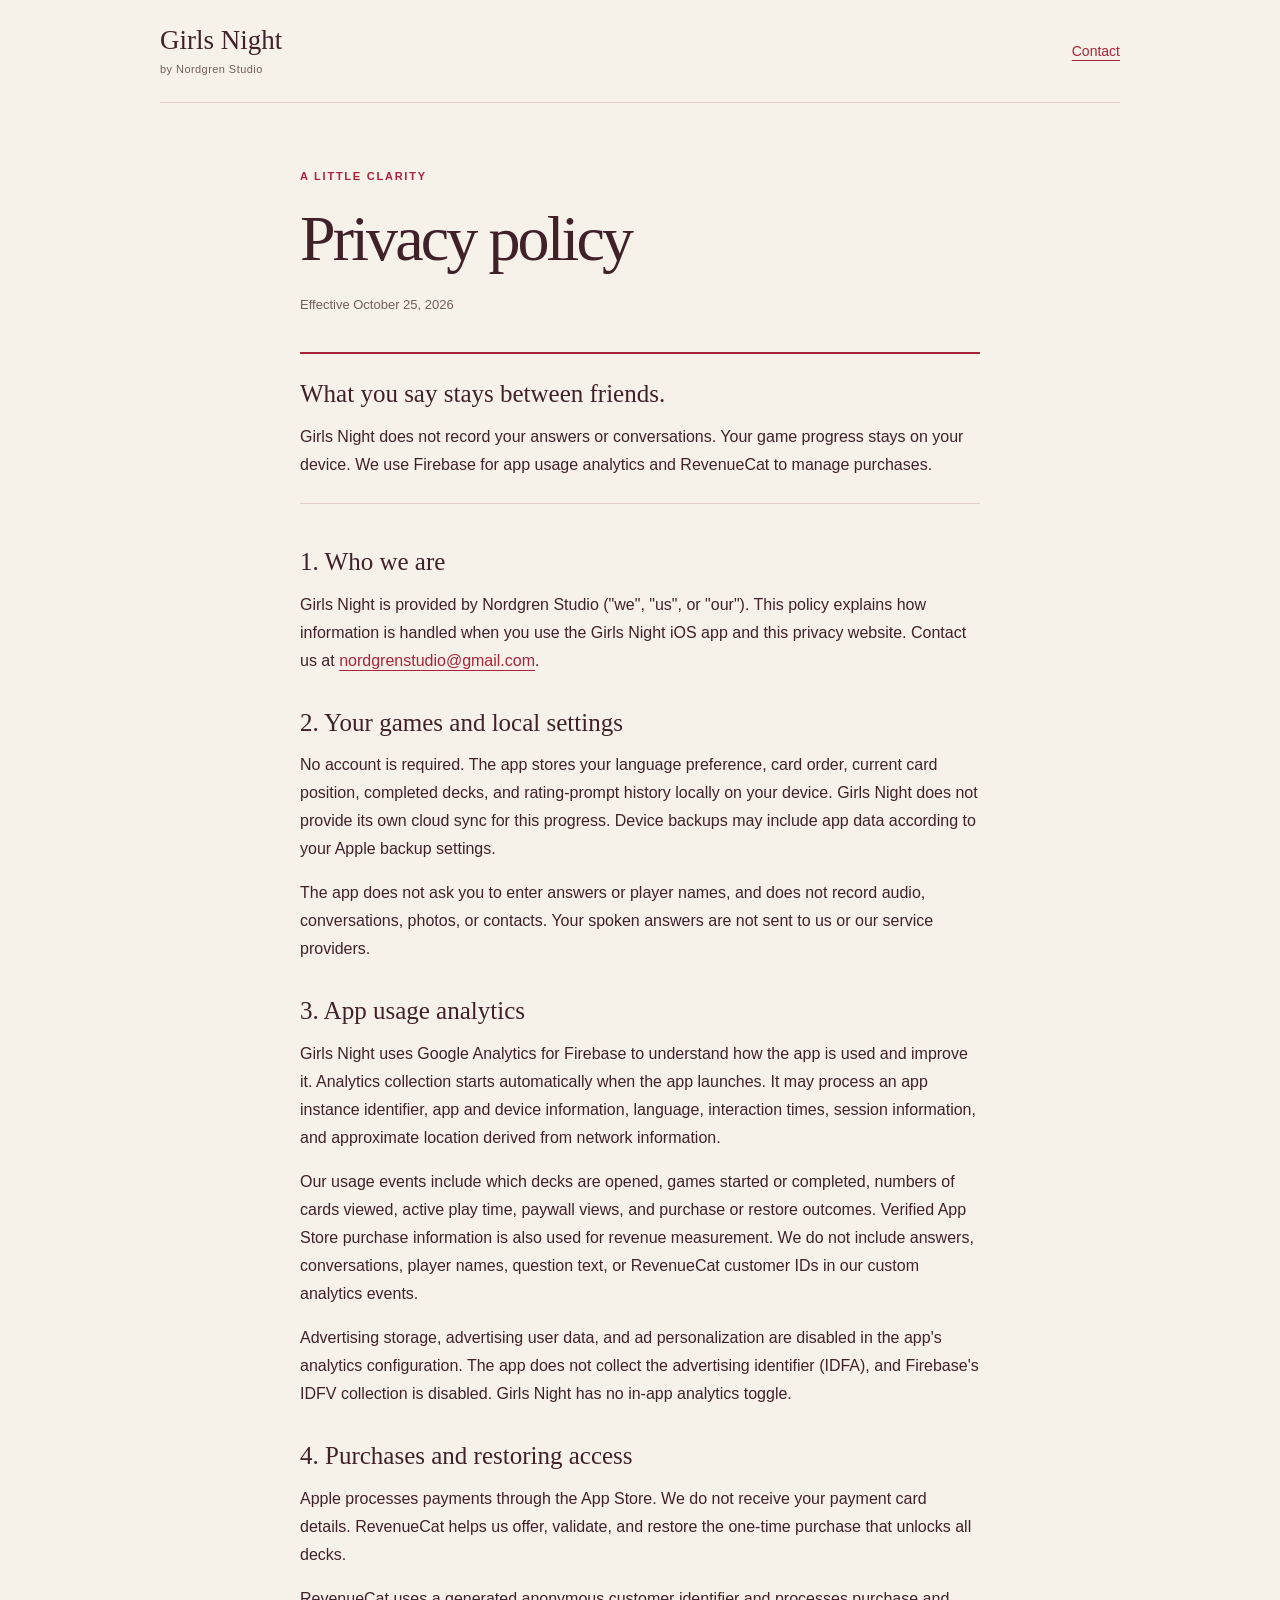
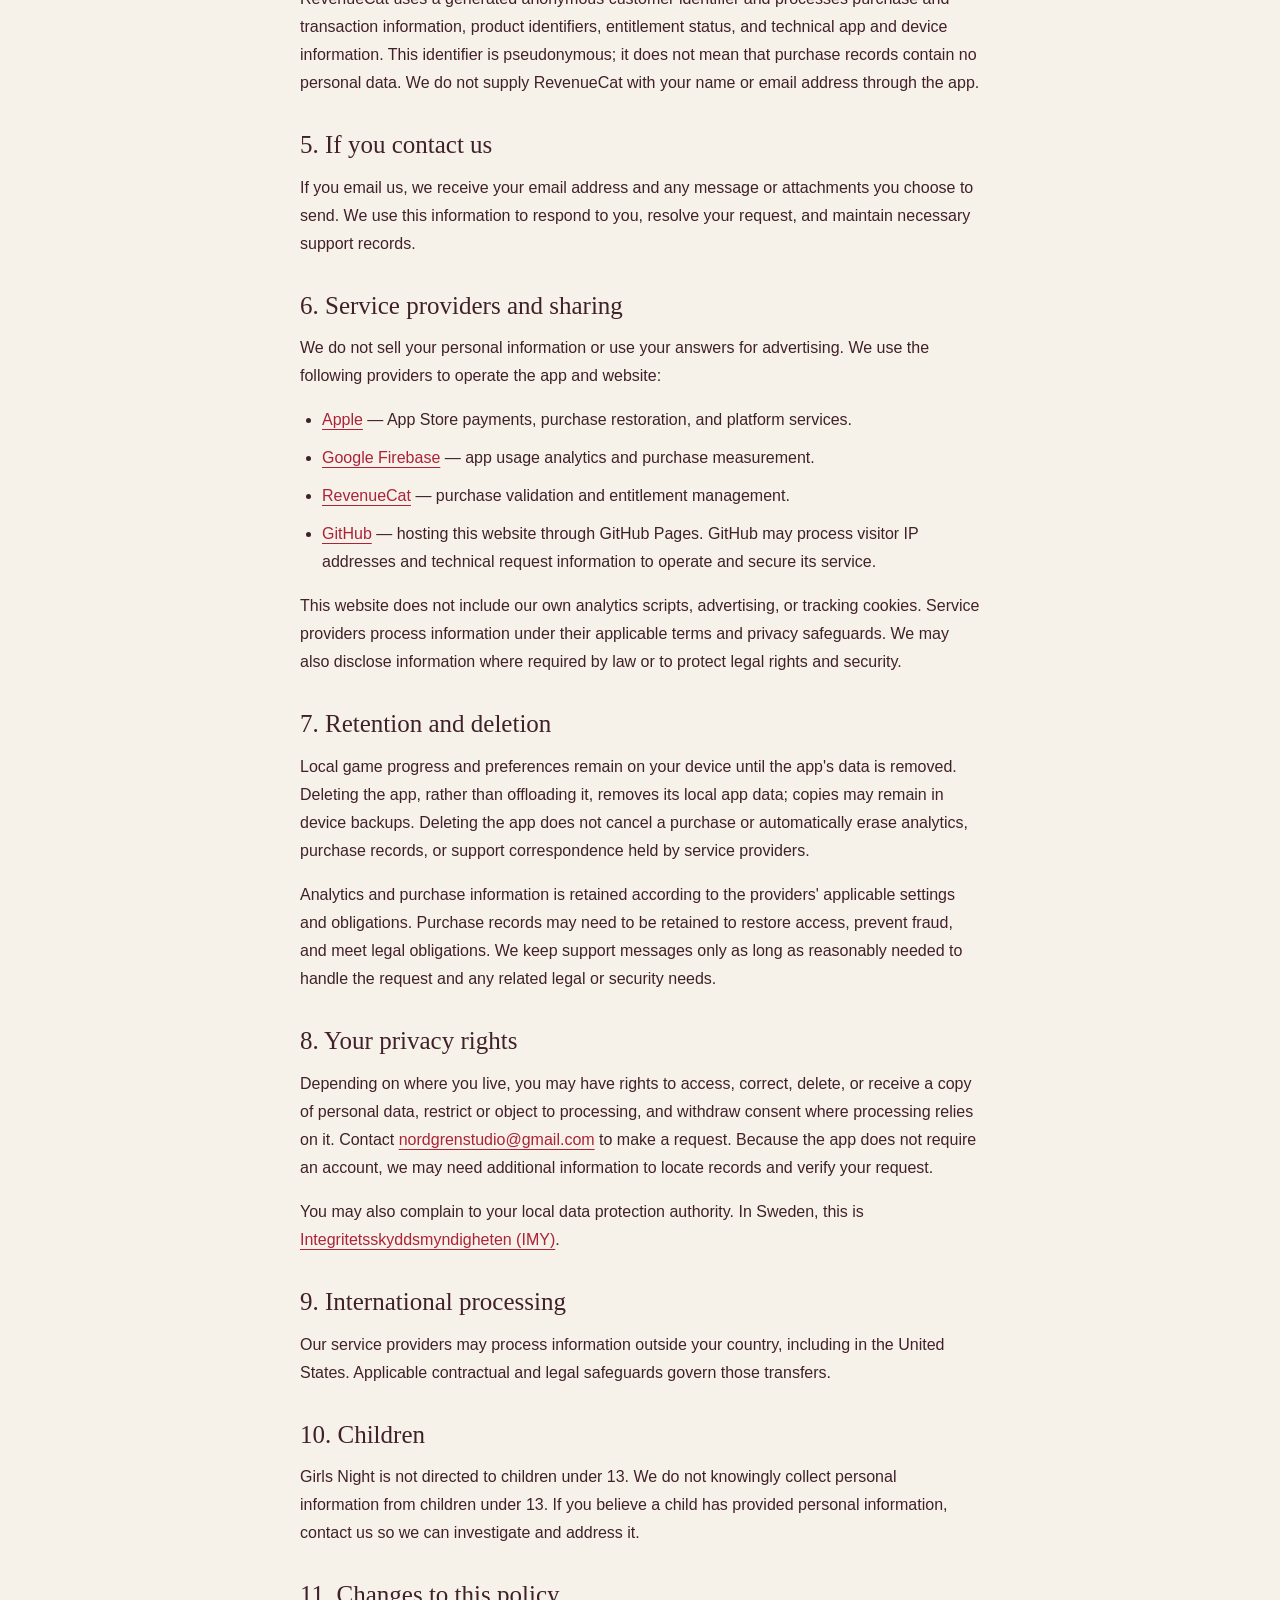
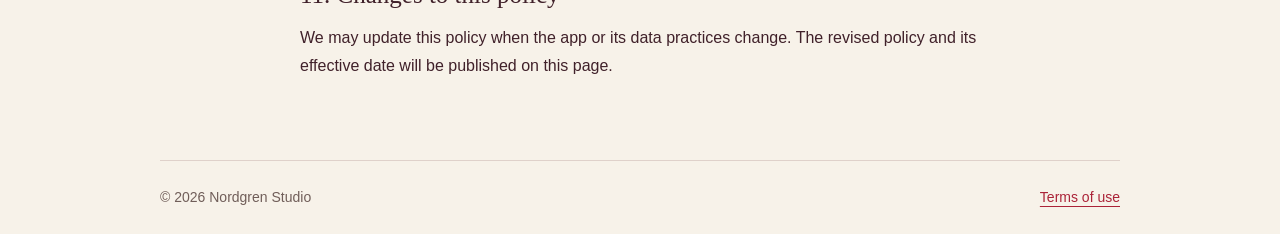
==== privacy/index.html @ 76dcf248 "Publish Girls Night privacy and contact pages" ====
<!doctype html>
<html lang="en">
<head>
  <meta charset="utf-8">
  <meta name="viewport" content="width=device-width, initial-scale=1">
  <meta name="description" content="How Girls Night by Nordgren Studio handles local progress, analytics, and purchases.">
  <meta name="theme-color" content="#f7f2e9">
  <title>Privacy policy · Girls Night</title>
  <link rel="stylesheet" href="../styles.css">
</head>
<body>
  <header class="site-header">
    <a class="brand" href="../">Girls Night<span>by Nordgren Studio</span></a>
    <a href="mailto:nordgrenstudio@gmail.com">Contact</a>
  </header>
  <main id="main">
    <p class="eyebrow">A little clarity</p>
    <h1>Privacy policy</h1>
    <p class="updated">Effective October 25, 2026</p>
    <aside class="summary" aria-label="Policy summary">
      <p>What you say stays between friends.</p>
      <p>Girls Night does not record your answers or conversations. Your game progress stays on your device. We use Firebase for app usage analytics and RevenueCat to manage purchases.</p>
    </aside>
    <article>
      <section>
        <h2>1. Who we are</h2>
        <p>Girls Night is provided by Nordgren Studio ("we", "us", or "our"). This policy explains how information is handled when you use the Girls Night iOS app and this privacy website. Contact us at <a href="mailto:nordgrenstudio@gmail.com">nordgrenstudio@gmail.com</a>.</p>
      </section>
      <section>
        <h2>2. Your games and local settings</h2>
        <p>No account is required. The app stores your language preference, card order, current card position, completed decks, and rating-prompt history locally on your device. Girls Night does not provide its own cloud sync for this progress. Device backups may include app data according to your Apple backup settings.</p>
        <p>The app does not ask you to enter answers or player names, and does not record audio, conversations, photos, or contacts. Your spoken answers are not sent to us or our service providers.</p>
      </section>
      <section>
        <h2>3. App usage analytics</h2>
        <p>Girls Night uses Google Analytics for Firebase to understand how the app is used and improve it. Analytics collection starts automatically when the app launches. It may process an app instance identifier, app and device information, language, interaction times, session information, and approximate location derived from network information.</p>
        <p>Our usage events include which decks are opened, games started or completed, numbers of cards viewed, active play time, paywall views, and purchase or restore outcomes. Verified App Store purchase information is also used for revenue measurement. We do not include answers, conversations, player names, question text, or RevenueCat customer IDs in our custom analytics events.</p>
        <p>Advertising storage, advertising user data, and ad personalization are disabled in the app's analytics configuration. The app does not collect the advertising identifier (IDFA), and Firebase's IDFV collection is disabled. Girls Night has no in-app analytics toggle.</p>
      </section>
      <section>
        <h2>4. Purchases and restoring access</h2>
        <p>Apple processes payments through the App Store. We do not receive your payment card details. RevenueCat helps us offer, validate, and restore the one-time purchase that unlocks all decks.</p>
        <p>RevenueCat uses a generated anonymous customer identifier and processes purchase and transaction information, product identifiers, entitlement status, and technical app and device information. This identifier is pseudonymous; it does not mean that purchase records contain no personal data. We do not supply RevenueCat with your name or email address through the app.</p>
      </section>
      <section>
        <h2>5. If you contact us</h2>
        <p>If you email us, we receive your email address and any message or attachments you choose to send. We use this information to respond to you, resolve your request, and maintain necessary support records.</p>
      </section>
      <section>
        <h2>6. Service providers and sharing</h2>
        <p>We do not sell your personal information or use your answers for advertising. We use the following providers to operate the app and website:</p>
        <ul>
          <li><a href="https://www.apple.com/legal/privacy/">Apple</a> — App Store payments, purchase restoration, and platform services.</li>
          <li><a href="https://firebase.google.com/support/privacy">Google Firebase</a> — app usage analytics and purchase measurement.</li>
          <li><a href="https://www.revenuecat.com/privacy/">RevenueCat</a> — purchase validation and entitlement management.</li>
          <li><a href="https://docs.github.com/en/site-policy/privacy-policies/github-general-privacy-statement">GitHub</a> — hosting this website through GitHub Pages. GitHub may process visitor IP addresses and technical request information to operate and secure its service.</li>
        </ul>
        <p>This website does not include our own analytics scripts, advertising, or tracking cookies. Service providers process information under their applicable terms and privacy safeguards. We may also disclose information where required by law or to protect legal rights and security.</p>
      </section>
      <section>
        <h2>7. Retention and deletion</h2>
        <p>Local game progress and preferences remain on your device until the app's data is removed. Deleting the app, rather than offloading it, removes its local app data; copies may remain in device backups. Deleting the app does not cancel a purchase or automatically erase analytics, purchase records, or support correspondence held by service providers.</p>
        <p>Analytics and purchase information is retained according to the providers' applicable settings and obligations. Purchase records may need to be retained to restore access, prevent fraud, and meet legal obligations. We keep support messages only as long as reasonably needed to handle the request and any related legal or security needs.</p>
      </section>
      <section>
        <h2>8. Your privacy rights</h2>
        <p>Depending on where you live, you may have rights to access, correct, delete, or receive a copy of personal data, restrict or object to processing, and withdraw consent where processing relies on it. Contact <a href="mailto:nordgrenstudio@gmail.com">nordgrenstudio@gmail.com</a> to make a request. Because the app does not require an account, we may need additional information to locate records and verify your request.</p>
        <p>You may also complain to your local data protection authority. In Sweden, this is <a href="https://www.imy.se/en/">Integritetsskyddsmyndigheten (IMY)</a>.</p>
      </section>
      <section>
        <h2>9. International processing</h2>
        <p>Our service providers may process information outside your country, including in the United States. Applicable contractual and legal safeguards govern those transfers.</p>
      </section>
      <section>
        <h2>10. Children</h2>
        <p>Girls Night is not directed to children under 13. We do not knowingly collect personal information from children under 13. If you believe a child has provided personal information, contact us so we can investigate and address it.</p>
      </section>
      <section>
        <h2>11. Changes to this policy</h2>
        <p>We may update this policy when the app or its data practices change. The revised policy and its effective date will be published on this page.</p>
      </section>
    </article>
  </main>
  <footer>
    <span>© 2026 Nordgren Studio</span>
    <a href="https://www.apple.com/legal/internet-services/itunes/dev/stdeula/">Terms of use</a>
  </footer>
</body>
</html>
---- styles.css ----
:root {
  color-scheme: light;
  --paper: #f7f2e9;
  --ink: #40212a;
  --muted: #705e59;
  --red: #ab2338;
  --line: #dfd1ca;
  font-family: -apple-system, BlinkMacSystemFont, "Segoe UI", sans-serif;
  color: var(--ink);
  background: var(--paper);
  font-synthesis: none;
}
* { box-sizing: border-box; }
body { margin: 0; line-height: 1.75; }
a { color: var(--red); text-underline-offset: 4px; }
a:hover { text-decoration-thickness: 2px; }
a:focus-visible { outline: 2px solid var(--red); outline-offset: 5px; border-radius: 2px; }
.site-header, footer {
  width: min(960px, calc(100% - 48px));
  margin: auto;
  display: flex;
  align-items: center;
  justify-content: space-between;
  gap: 24px;
  padding: 24px 0;
}
.site-header { border-bottom: 1px solid var(--line); }
.site-header > a:last-child, footer { font-size: 14px; }
.brand { color: var(--ink); font-family: Georgia, "Times New Roman", serif; font-size: 27px; line-height: 1.2; text-decoration: none; }
.brand span { display: block; margin-top: 6px; font: 11px/1.4 -apple-system, BlinkMacSystemFont, "Segoe UI", sans-serif; color: var(--muted); letter-spacing: .04em; }
main { width: min(680px, calc(100% - 48px)); margin: 64px auto 80px; }
.eyebrow { text-transform: uppercase; letter-spacing: .16em; color: var(--red); font-size: 11px; font-weight: 700; margin-bottom: 16px; }
h1, h2 { font-family: Georgia, "Times New Roman", serif; font-weight: 400; line-height: 1.15; }
h1 { font-size: clamp(42px, 8vw, 64px); letter-spacing: -.045em; margin: 0 0 18px; }
.updated { color: var(--muted); font-size: 13px; }
.summary { border-top: 2px solid var(--red); border-bottom: 1px solid var(--line); padding: 24px 0; margin: 36px 0 44px; }
.summary p:first-child { font-family: Georgia, "Times New Roman", serif; font-size: 25px; line-height: 1.3; margin: 0 0 12px; }
.summary p:last-child { margin: 0; }
section { margin-top: 34px; }
h2 { font-size: 25px; margin-bottom: 14px; }
p, li { font-size: 16px; }
p { margin: 0 0 16px; }
ul { padding-left: 22px; }
li + li { margin-top: 10px; }
footer { border-top: 1px solid var(--line); color: var(--muted); }
@media (max-width: 480px) {
  main { margin-top: 40px; }
  .site-header, footer, main { width: calc(100% - 40px); }
  footer { align-items: flex-start; flex-direction: column; gap: 8px; }
}
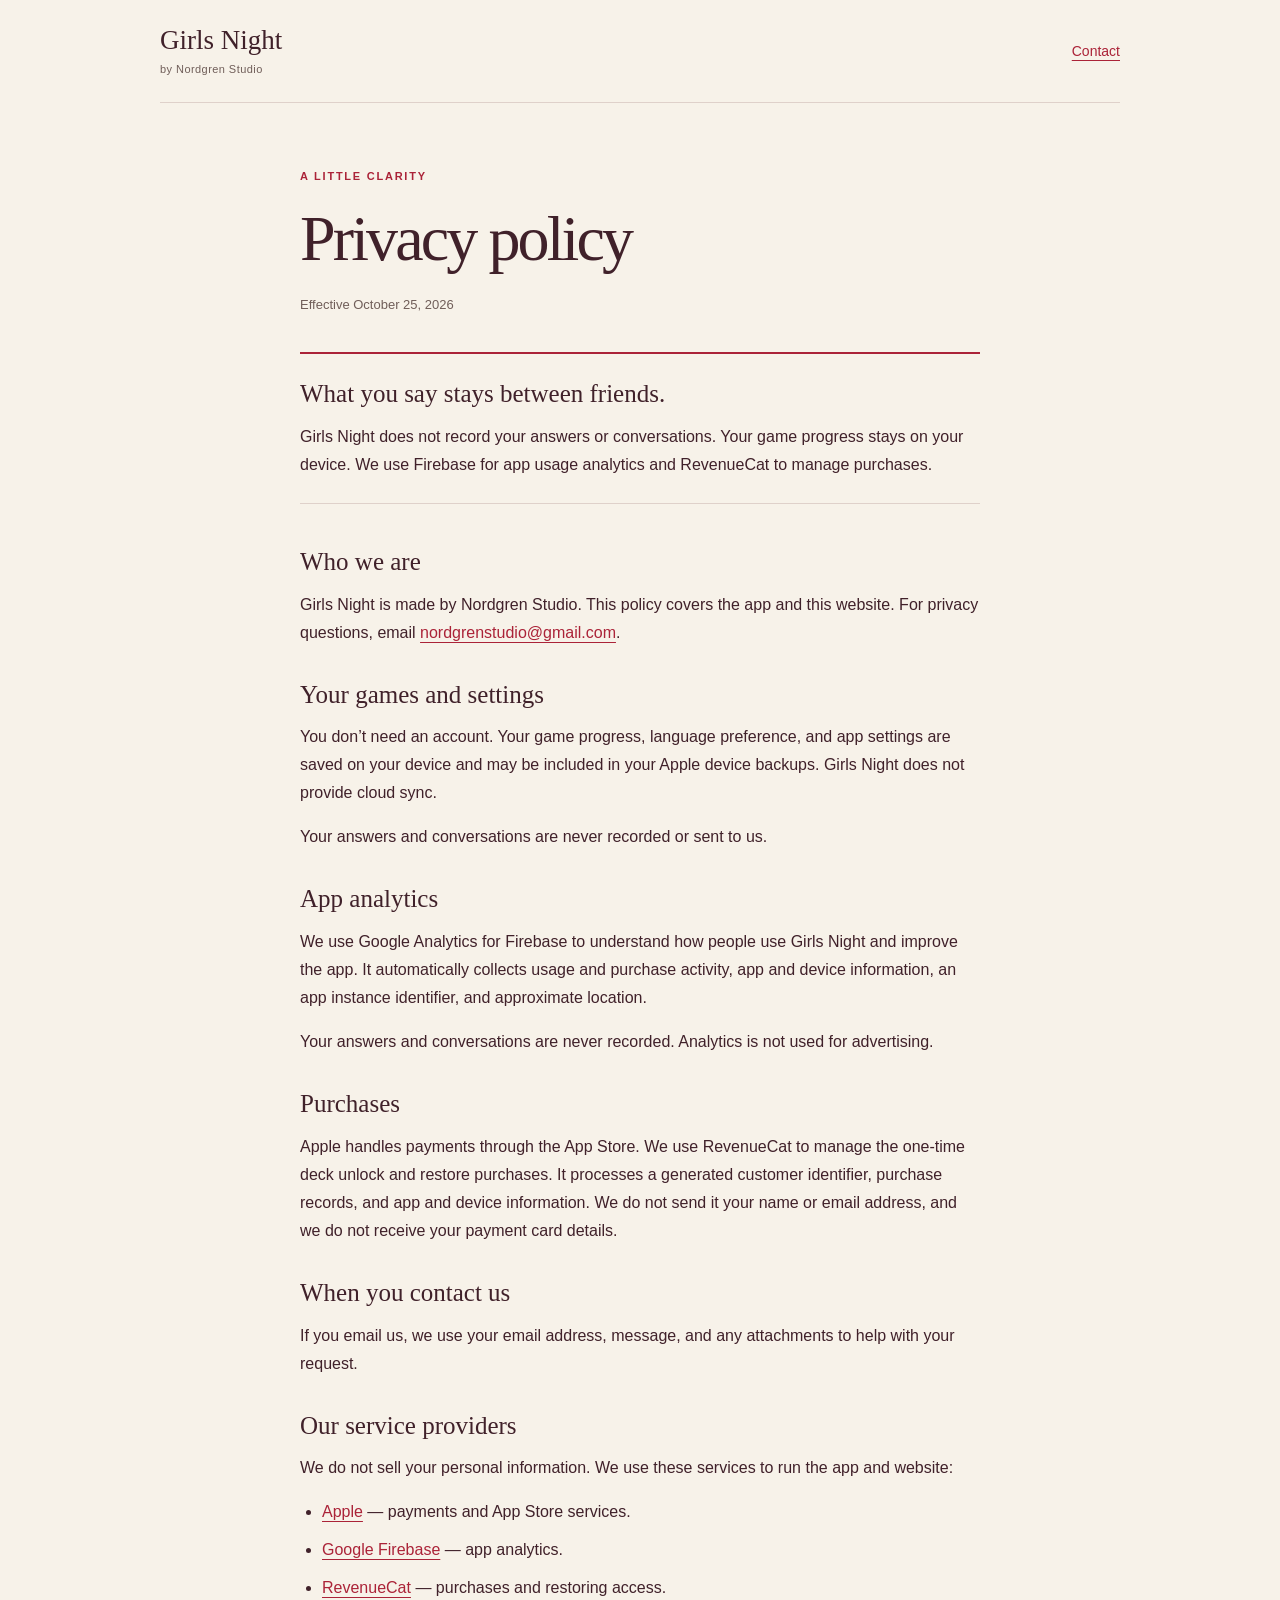
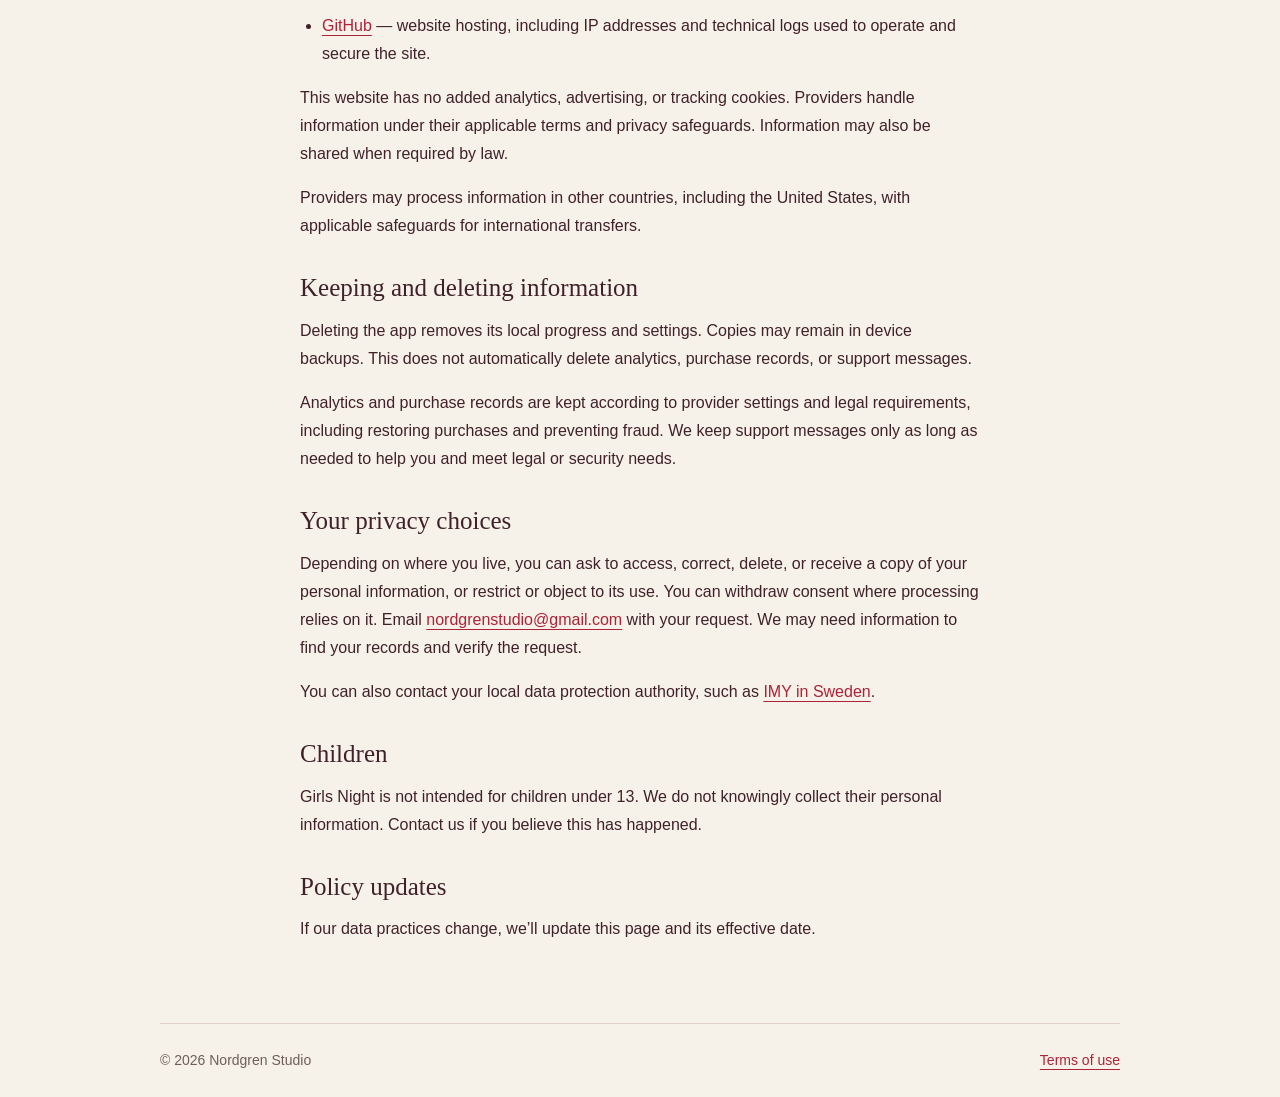
==== commit 13586621: "Simplify privacy policy language across all sections" ====
--- a/privacy/index.html
+++ b/privacy/index.html
@@ -23,61 +23,56 @@
     </aside>
     <article>
       <section>
-        <h2>1. Who we are</h2>
-        <p>Girls Night is provided by Nordgren Studio ("we", "us", or "our"). This policy explains how information is handled when you use the Girls Night iOS app and this privacy website. Contact us at <a href="mailto:nordgrenstudio@gmail.com">nordgrenstudio@gmail.com</a>.</p>
+        <h2>Who we are</h2>
+        <p>Girls Night is made by Nordgren Studio. This policy covers the app and this website. For privacy questions, email <a href="mailto:nordgrenstudio@gmail.com">nordgrenstudio@gmail.com</a>.</p>
       </section>
       <section>
-        <h2>2. Your games and local settings</h2>
-        <p>No account is required. The app stores your language preference, card order, current card position, completed decks, and rating-prompt history locally on your device. Girls Night does not provide its own cloud sync for this progress. Device backups may include app data according to your Apple backup settings.</p>
-        <p>The app does not ask you to enter answers or player names, and does not record audio, conversations, photos, or contacts. Your spoken answers are not sent to us or our service providers.</p>
+        <h2>Your games and settings</h2>
+        <p>You don’t need an account. Your game progress, language preference, and app settings are saved on your device and may be included in your Apple device backups. Girls Night does not provide cloud sync.</p>
+        <p>Your answers and conversations are never recorded or sent to us.</p>
       </section>
       <section>
-        <h2>3. App usage analytics</h2>
-        <p>Girls Night uses Google Analytics for Firebase to understand how the app is used and improve it. Analytics collection starts automatically when the app launches. It may process an app instance identifier, app and device information, language, interaction times, session information, and approximate location derived from network information.</p>
-        <p>Our usage events include which decks are opened, games started or completed, numbers of cards viewed, active play time, paywall views, and purchase or restore outcomes. Verified App Store purchase information is also used for revenue measurement. We do not include answers, conversations, player names, question text, or RevenueCat customer IDs in our custom analytics events.</p>
-        <p>Advertising storage, advertising user data, and ad personalization are disabled in the app's analytics configuration. The app does not collect the advertising identifier (IDFA), and Firebase's IDFV collection is disabled. Girls Night has no in-app analytics toggle.</p>
+        <h2>App analytics</h2>
+        <p>We use Google Analytics for Firebase to understand how people use Girls Night and improve the app. It automatically collects usage and purchase activity, app and device information, an app instance identifier, and approximate location.</p>
+        <p>Your answers and conversations are never recorded. Analytics is not used for advertising.</p>
       </section>
       <section>
-        <h2>4. Purchases and restoring access</h2>
-        <p>Apple processes payments through the App Store. We do not receive your payment card details. RevenueCat helps us offer, validate, and restore the one-time purchase that unlocks all decks.</p>
-        <p>RevenueCat uses a generated anonymous customer identifier and processes purchase and transaction information, product identifiers, entitlement status, and technical app and device information. This identifier is pseudonymous; it does not mean that purchase records contain no personal data. We do not supply RevenueCat with your name or email address through the app.</p>
+        <h2>Purchases</h2>
+        <p>Apple handles payments through the App Store. We use RevenueCat to manage the one-time deck unlock and restore purchases. It processes a generated customer identifier, purchase records, and app and device information. We do not send it your name or email address, and we do not receive your payment card details.</p>
       </section>
       <section>
-        <h2>5. If you contact us</h2>
-        <p>If you email us, we receive your email address and any message or attachments you choose to send. We use this information to respond to you, resolve your request, and maintain necessary support records.</p>
+        <h2>When you contact us</h2>
+        <p>If you email us, we use your email address, message, and any attachments to help with your request.</p>
       </section>
       <section>
-        <h2>6. Service providers and sharing</h2>
-        <p>We do not sell your personal information or use your answers for advertising. We use the following providers to operate the app and website:</p>
+        <h2>Our service providers</h2>
+        <p>We do not sell your personal information. We use these services to run the app and website:</p>
         <ul>
-          <li><a href="https://www.apple.com/legal/privacy/">Apple</a> — App Store payments, purchase restoration, and platform services.</li>
-          <li><a href="https://firebase.google.com/support/privacy">Google Firebase</a> — app usage analytics and purchase measurement.</li>
-          <li><a href="https://www.revenuecat.com/privacy/">RevenueCat</a> — purchase validation and entitlement management.</li>
-          <li><a href="https://docs.github.com/en/site-policy/privacy-policies/github-general-privacy-statement">GitHub</a> — hosting this website through GitHub Pages. GitHub may process visitor IP addresses and technical request information to operate and secure its service.</li>
+          <li><a href="https://www.apple.com/legal/privacy/">Apple</a> — payments and App Store services.</li>
+          <li><a href="https://firebase.google.com/support/privacy">Google Firebase</a> — app analytics.</li>
+          <li><a href="https://www.revenuecat.com/privacy/">RevenueCat</a> — purchases and restoring access.</li>
+          <li><a href="https://docs.github.com/en/site-policy/privacy-policies/github-general-privacy-statement">GitHub</a> — website hosting, including IP addresses and technical logs used to operate and secure the site.</li>
         </ul>
-        <p>This website does not include our own analytics scripts, advertising, or tracking cookies. Service providers process information under their applicable terms and privacy safeguards. We may also disclose information where required by law or to protect legal rights and security.</p>
+        <p>This website has no added analytics, advertising, or tracking cookies. Providers handle information under their applicable terms and privacy safeguards. Information may also be shared when required by law.</p>
+        <p>Providers may process information in other countries, including the United States, with applicable safeguards for international transfers.</p>
       </section>
       <section>
-        <h2>7. Retention and deletion</h2>
-        <p>Local game progress and preferences remain on your device until the app's data is removed. Deleting the app, rather than offloading it, removes its local app data; copies may remain in device backups. Deleting the app does not cancel a purchase or automatically erase analytics, purchase records, or support correspondence held by service providers.</p>
-        <p>Analytics and purchase information is retained according to the providers' applicable settings and obligations. Purchase records may need to be retained to restore access, prevent fraud, and meet legal obligations. We keep support messages only as long as reasonably needed to handle the request and any related legal or security needs.</p>
+        <h2>Keeping and deleting information</h2>
+        <p>Deleting the app removes its local progress and settings. Copies may remain in device backups. This does not automatically delete analytics, purchase records, or support messages.</p>
+        <p>Analytics and purchase records are kept according to provider settings and legal requirements, including restoring purchases and preventing fraud. We keep support messages only as long as needed to help you and meet legal or security needs.</p>
       </section>
       <section>
-        <h2>8. Your privacy rights</h2>
-        <p>Depending on where you live, you may have rights to access, correct, delete, or receive a copy of personal data, restrict or object to processing, and withdraw consent where processing relies on it. Contact <a href="mailto:nordgrenstudio@gmail.com">nordgrenstudio@gmail.com</a> to make a request. Because the app does not require an account, we may need additional information to locate records and verify your request.</p>
-        <p>You may also complain to your local data protection authority. In Sweden, this is <a href="https://www.imy.se/en/">Integritetsskyddsmyndigheten (IMY)</a>.</p>
+        <h2>Your privacy choices</h2>
+        <p>Depending on where you live, you can ask to access, correct, delete, or receive a copy of your personal information, or restrict or object to its use. You can withdraw consent where processing relies on it. Email <a href="mailto:nordgrenstudio@gmail.com">nordgrenstudio@gmail.com</a> with your request. We may need information to find your records and verify the request.</p>
+        <p>You can also contact your local data protection authority, such as <a href="https://www.imy.se/en/">IMY in Sweden</a>.</p>
       </section>
       <section>
-        <h2>9. International processing</h2>
-        <p>Our service providers may process information outside your country, including in the United States. Applicable contractual and legal safeguards govern those transfers.</p>
+        <h2>Children</h2>
+        <p>Girls Night is not intended for children under 13. We do not knowingly collect their personal information. Contact us if you believe this has happened.</p>
       </section>
       <section>
-        <h2>10. Children</h2>
-        <p>Girls Night is not directed to children under 13. We do not knowingly collect personal information from children under 13. If you believe a child has provided personal information, contact us so we can investigate and address it.</p>
-      </section>
-      <section>
-        <h2>11. Changes to this policy</h2>
-        <p>We may update this policy when the app or its data practices change. The revised policy and its effective date will be published on this page.</p>
+        <h2>Policy updates</h2>
+        <p>If our data practices change, we’ll update this page and its effective date.</p>
       </section>
     </article>
   </main>
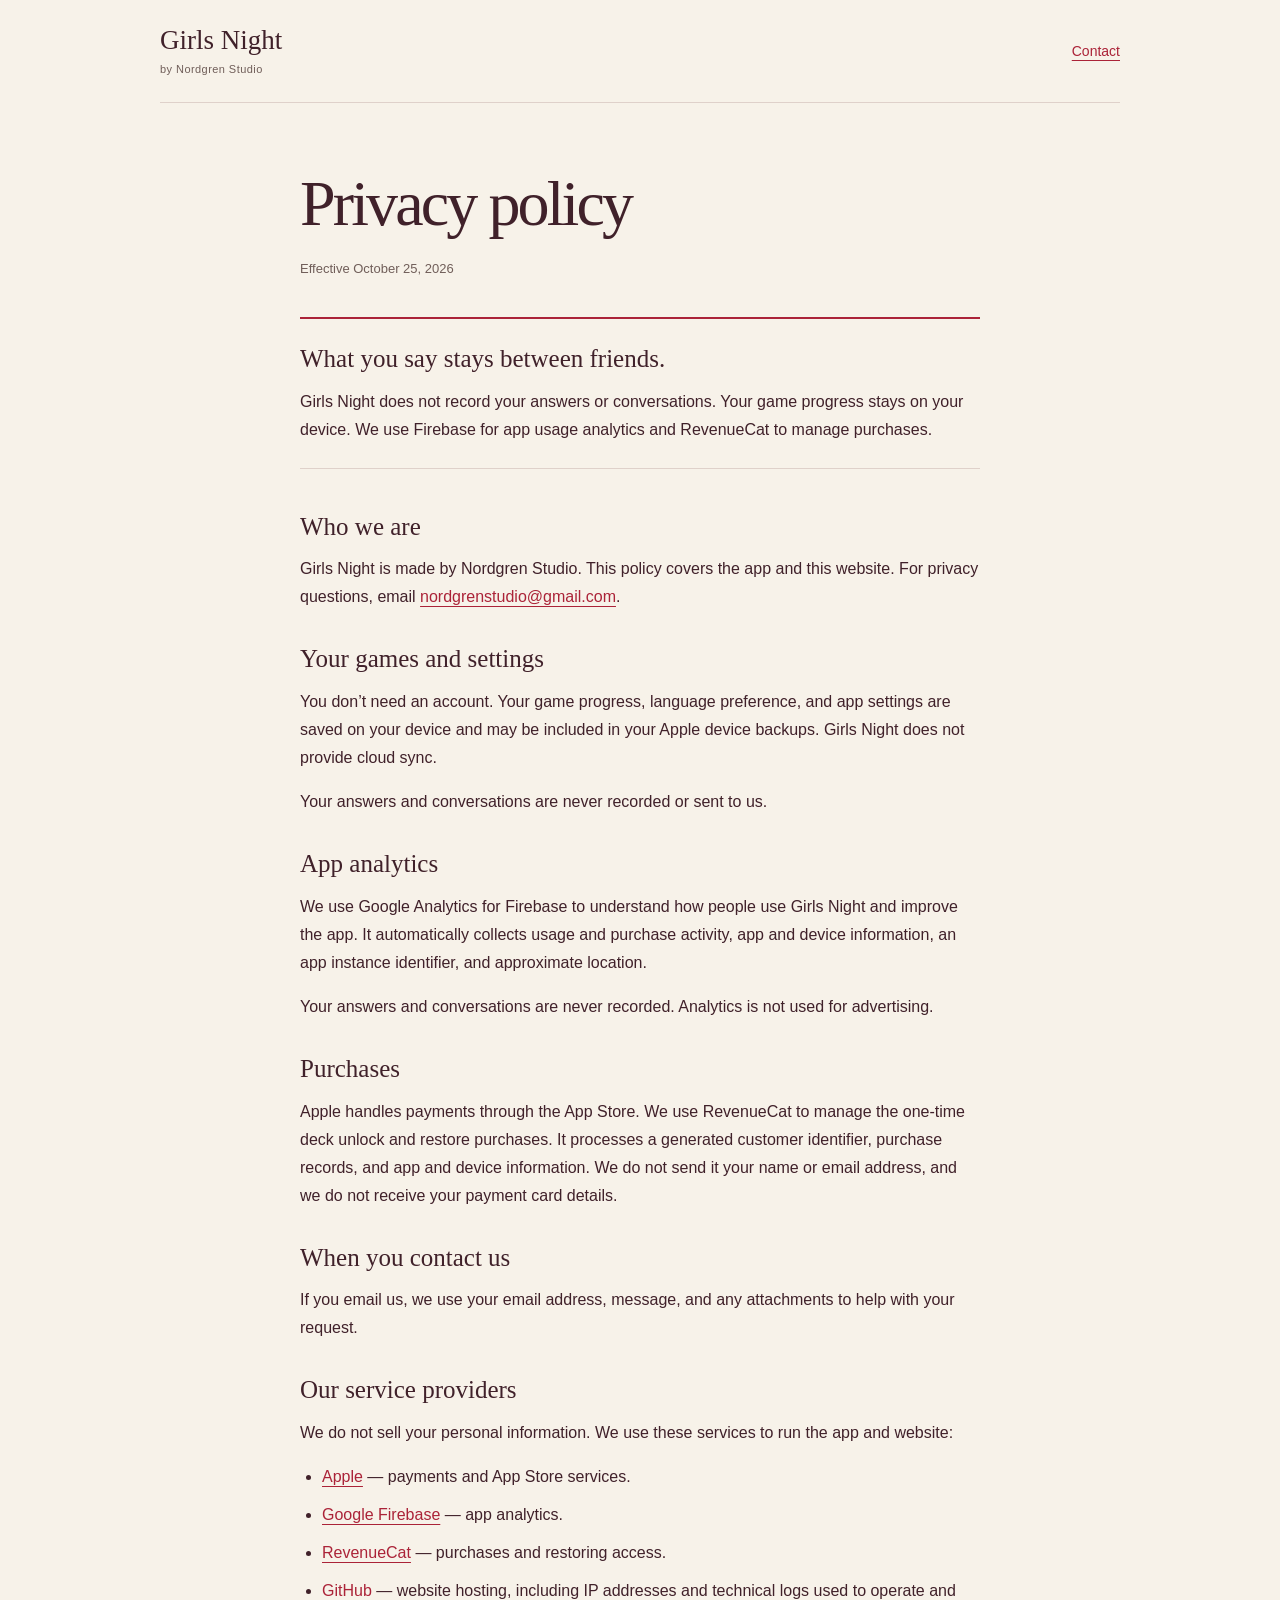
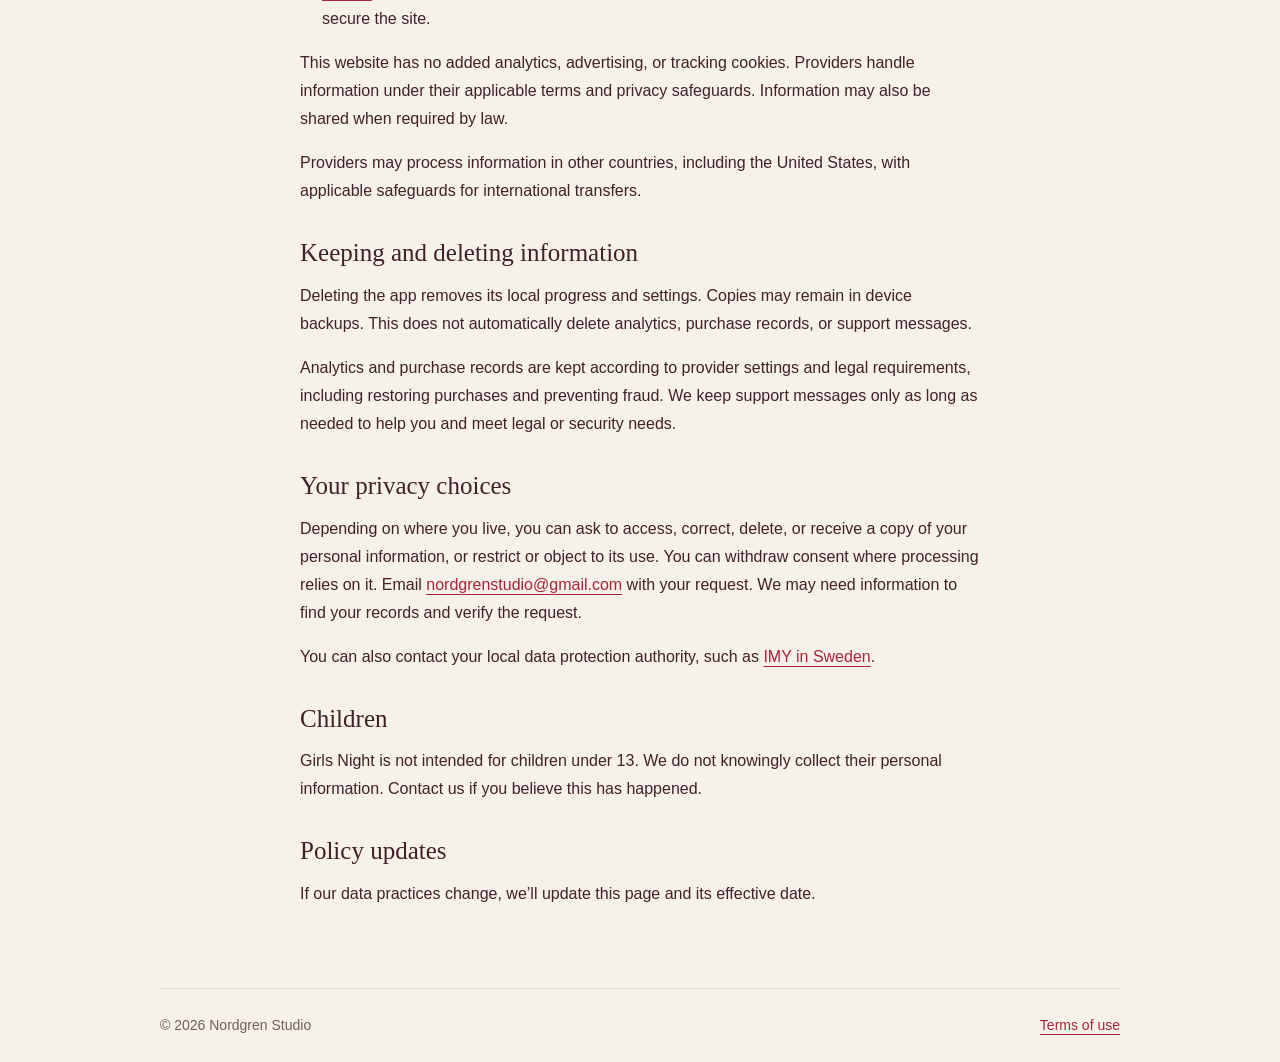
==== commit 8fc75f3c: "Remove privacy page eyebrow heading" ====
--- a/privacy/index.html
+++ b/privacy/index.html
@@ -14,7 +14,6 @@
     <a href="mailto:nordgrenstudio@gmail.com">Contact</a>
   </header>
   <main id="main">
-    <p class="eyebrow">A little clarity</p>
     <h1>Privacy policy</h1>
     <p class="updated">Effective October 25, 2026</p>
     <aside class="summary" aria-label="Policy summary">
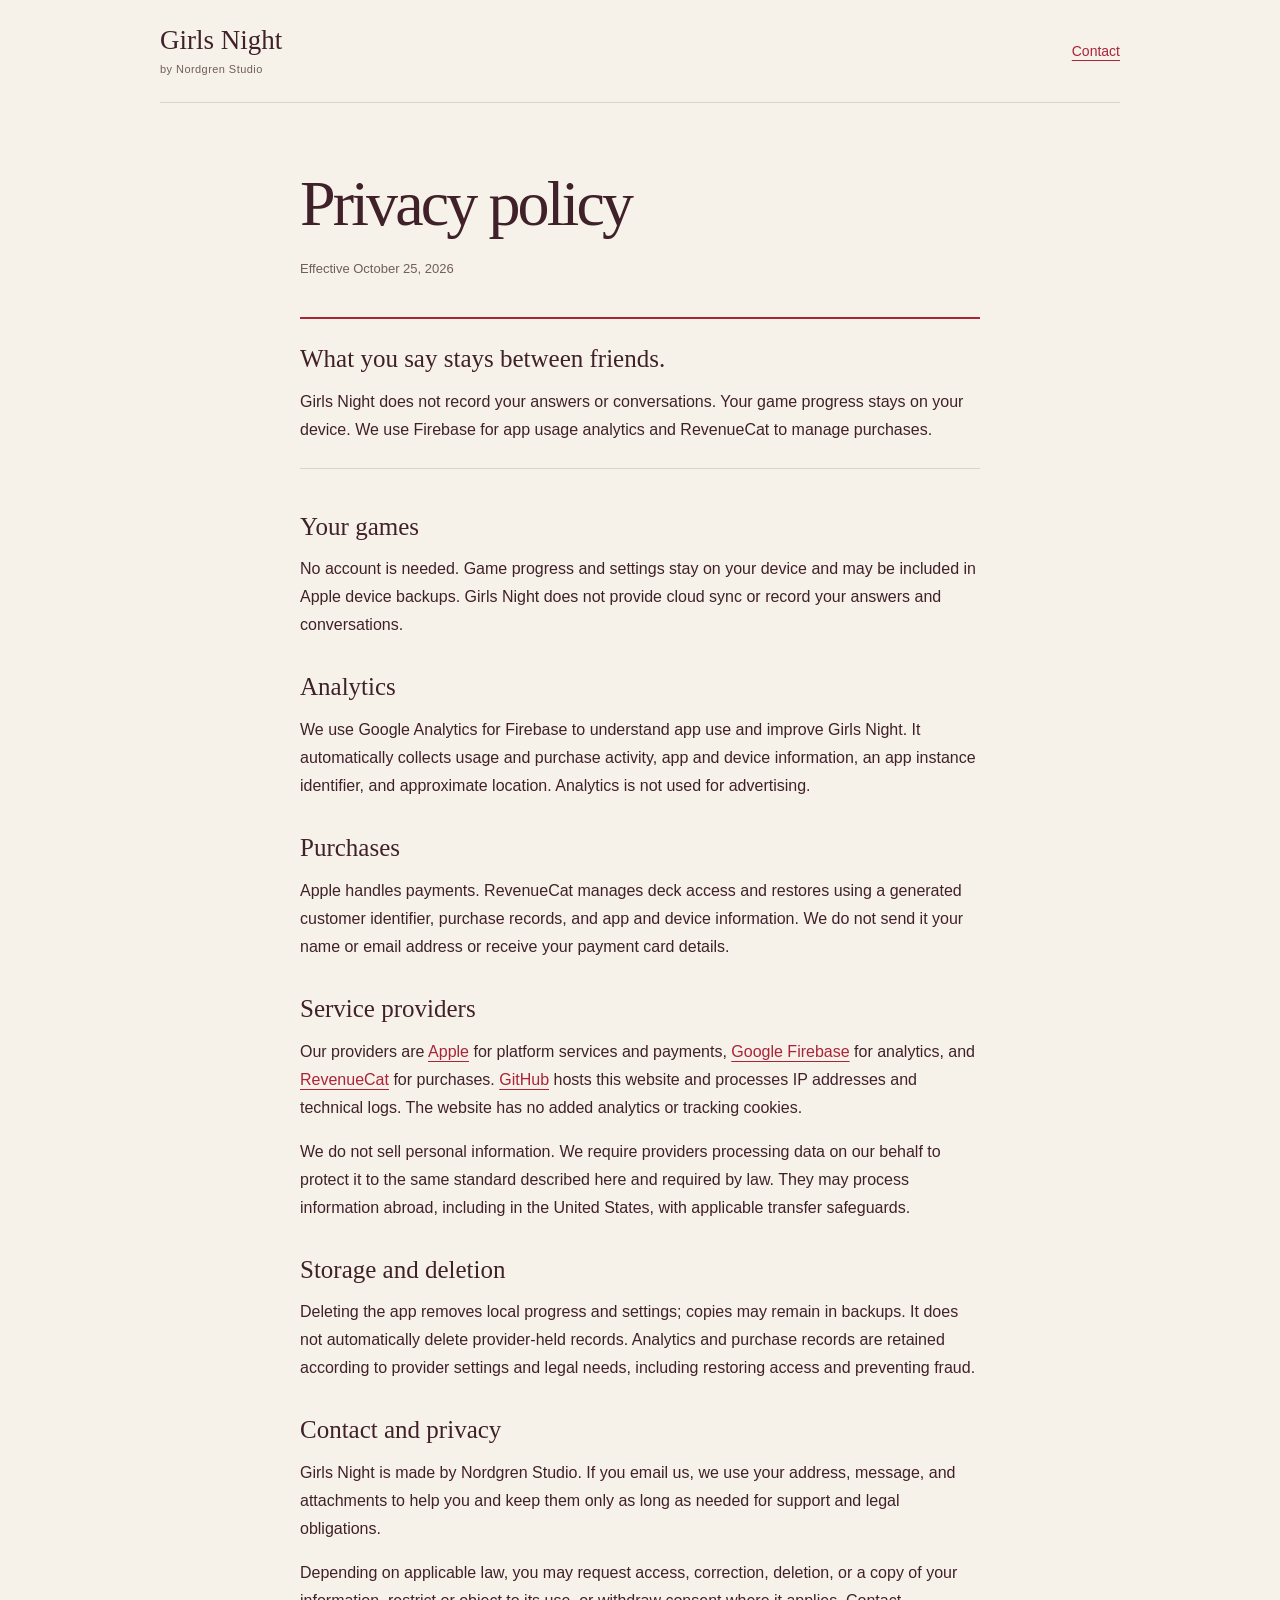
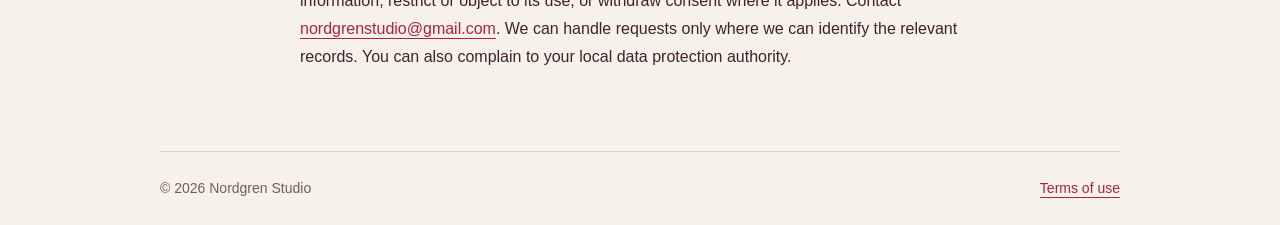
==== commit 12f093c4: "Condense Girls Night privacy policy into essential topics" ====
--- a/privacy/index.html
+++ b/privacy/index.html
@@ -22,56 +22,30 @@
     </aside>
     <article>
       <section>
-        <h2>Who we are</h2>
-        <p>Girls Night is made by Nordgren Studio. This policy covers the app and this website. For privacy questions, email <a href="mailto:nordgrenstudio@gmail.com">nordgrenstudio@gmail.com</a>.</p>
+        <h2>Your games</h2>
+        <p>No account is needed. Game progress and settings stay on your device and may be included in Apple device backups. Girls Night does not provide cloud sync or record your answers and conversations.</p>
       </section>
       <section>
-        <h2>Your games and settings</h2>
-        <p>You don’t need an account. Your game progress, language preference, and app settings are saved on your device and may be included in your Apple device backups. Girls Night does not provide cloud sync.</p>
-        <p>Your answers and conversations are never recorded or sent to us.</p>
-      </section>
-      <section>
-        <h2>App analytics</h2>
-        <p>We use Google Analytics for Firebase to understand how people use Girls Night and improve the app. It automatically collects usage and purchase activity, app and device information, an app instance identifier, and approximate location.</p>
-        <p>Your answers and conversations are never recorded. Analytics is not used for advertising.</p>
+        <h2>Analytics</h2>
+        <p>We use Google Analytics for Firebase to understand app use and improve Girls Night. It automatically collects usage and purchase activity, app and device information, an app instance identifier, and approximate location. Analytics is not used for advertising.</p>
       </section>
       <section>
         <h2>Purchases</h2>
-        <p>Apple handles payments through the App Store. We use RevenueCat to manage the one-time deck unlock and restore purchases. It processes a generated customer identifier, purchase records, and app and device information. We do not send it your name or email address, and we do not receive your payment card details.</p>
+        <p>Apple handles payments. RevenueCat manages deck access and restores using a generated customer identifier, purchase records, and app and device information. We do not send it your name or email address or receive your payment card details.</p>
       </section>
       <section>
-        <h2>When you contact us</h2>
-        <p>If you email us, we use your email address, message, and any attachments to help with your request.</p>
+        <h2>Service providers</h2>
+        <p>Our providers are <a href="https://www.apple.com/legal/privacy/">Apple</a> for platform services and payments, <a href="https://firebase.google.com/support/privacy">Google Firebase</a> for analytics, and <a href="https://www.revenuecat.com/privacy/">RevenueCat</a> for purchases. <a href="https://docs.github.com/en/site-policy/privacy-policies/github-general-privacy-statement">GitHub</a> hosts this website and processes IP addresses and technical logs. The website has no added analytics or tracking cookies.</p>
+        <p>We do not sell personal information. We require providers processing data on our behalf to protect it to the same standard described here and required by law. They may process information abroad, including in the United States, with applicable transfer safeguards.</p>
       </section>
       <section>
-        <h2>Our service providers</h2>
-        <p>We do not sell your personal information. We use these services to run the app and website:</p>
-        <ul>
-          <li><a href="https://www.apple.com/legal/privacy/">Apple</a> — payments and App Store services.</li>
-          <li><a href="https://firebase.google.com/support/privacy">Google Firebase</a> — app analytics.</li>
-          <li><a href="https://www.revenuecat.com/privacy/">RevenueCat</a> — purchases and restoring access.</li>
-          <li><a href="https://docs.github.com/en/site-policy/privacy-policies/github-general-privacy-statement">GitHub</a> — website hosting, including IP addresses and technical logs used to operate and secure the site.</li>
-        </ul>
-        <p>This website has no added analytics, advertising, or tracking cookies. Providers handle information under their applicable terms and privacy safeguards. Information may also be shared when required by law.</p>
-        <p>Providers may process information in other countries, including the United States, with applicable safeguards for international transfers.</p>
+        <h2>Storage and deletion</h2>
+        <p>Deleting the app removes local progress and settings; copies may remain in backups. It does not automatically delete provider-held records. Analytics and purchase records are retained according to provider settings and legal needs, including restoring access and preventing fraud.</p>
       </section>
       <section>
-        <h2>Keeping and deleting information</h2>
-        <p>Deleting the app removes its local progress and settings. Copies may remain in device backups. This does not automatically delete analytics, purchase records, or support messages.</p>
-        <p>Analytics and purchase records are kept according to provider settings and legal requirements, including restoring purchases and preventing fraud. We keep support messages only as long as needed to help you and meet legal or security needs.</p>
-      </section>
-      <section>
-        <h2>Your privacy choices</h2>
-        <p>Depending on where you live, you can ask to access, correct, delete, or receive a copy of your personal information, or restrict or object to its use. You can withdraw consent where processing relies on it. Email <a href="mailto:nordgrenstudio@gmail.com">nordgrenstudio@gmail.com</a> with your request. We may need information to find your records and verify the request.</p>
-        <p>You can also contact your local data protection authority, such as <a href="https://www.imy.se/en/">IMY in Sweden</a>.</p>
-      </section>
-      <section>
-        <h2>Children</h2>
-        <p>Girls Night is not intended for children under 13. We do not knowingly collect their personal information. Contact us if you believe this has happened.</p>
-      </section>
-      <section>
-        <h2>Policy updates</h2>
-        <p>If our data practices change, we’ll update this page and its effective date.</p>
+        <h2>Contact and privacy</h2>
+        <p>Girls Night is made by Nordgren Studio. If you email us, we use your address, message, and attachments to help you and keep them only as long as needed for support and legal obligations.</p>
+        <p>Depending on applicable law, you may request access, correction, deletion, or a copy of your information, restrict or object to its use, or withdraw consent where it applies. Contact <a href="mailto:nordgrenstudio@gmail.com">nordgrenstudio@gmail.com</a>. We can handle requests only where we can identify the relevant records. You can also complain to your local data protection authority.</p>
       </section>
     </article>
   </main>
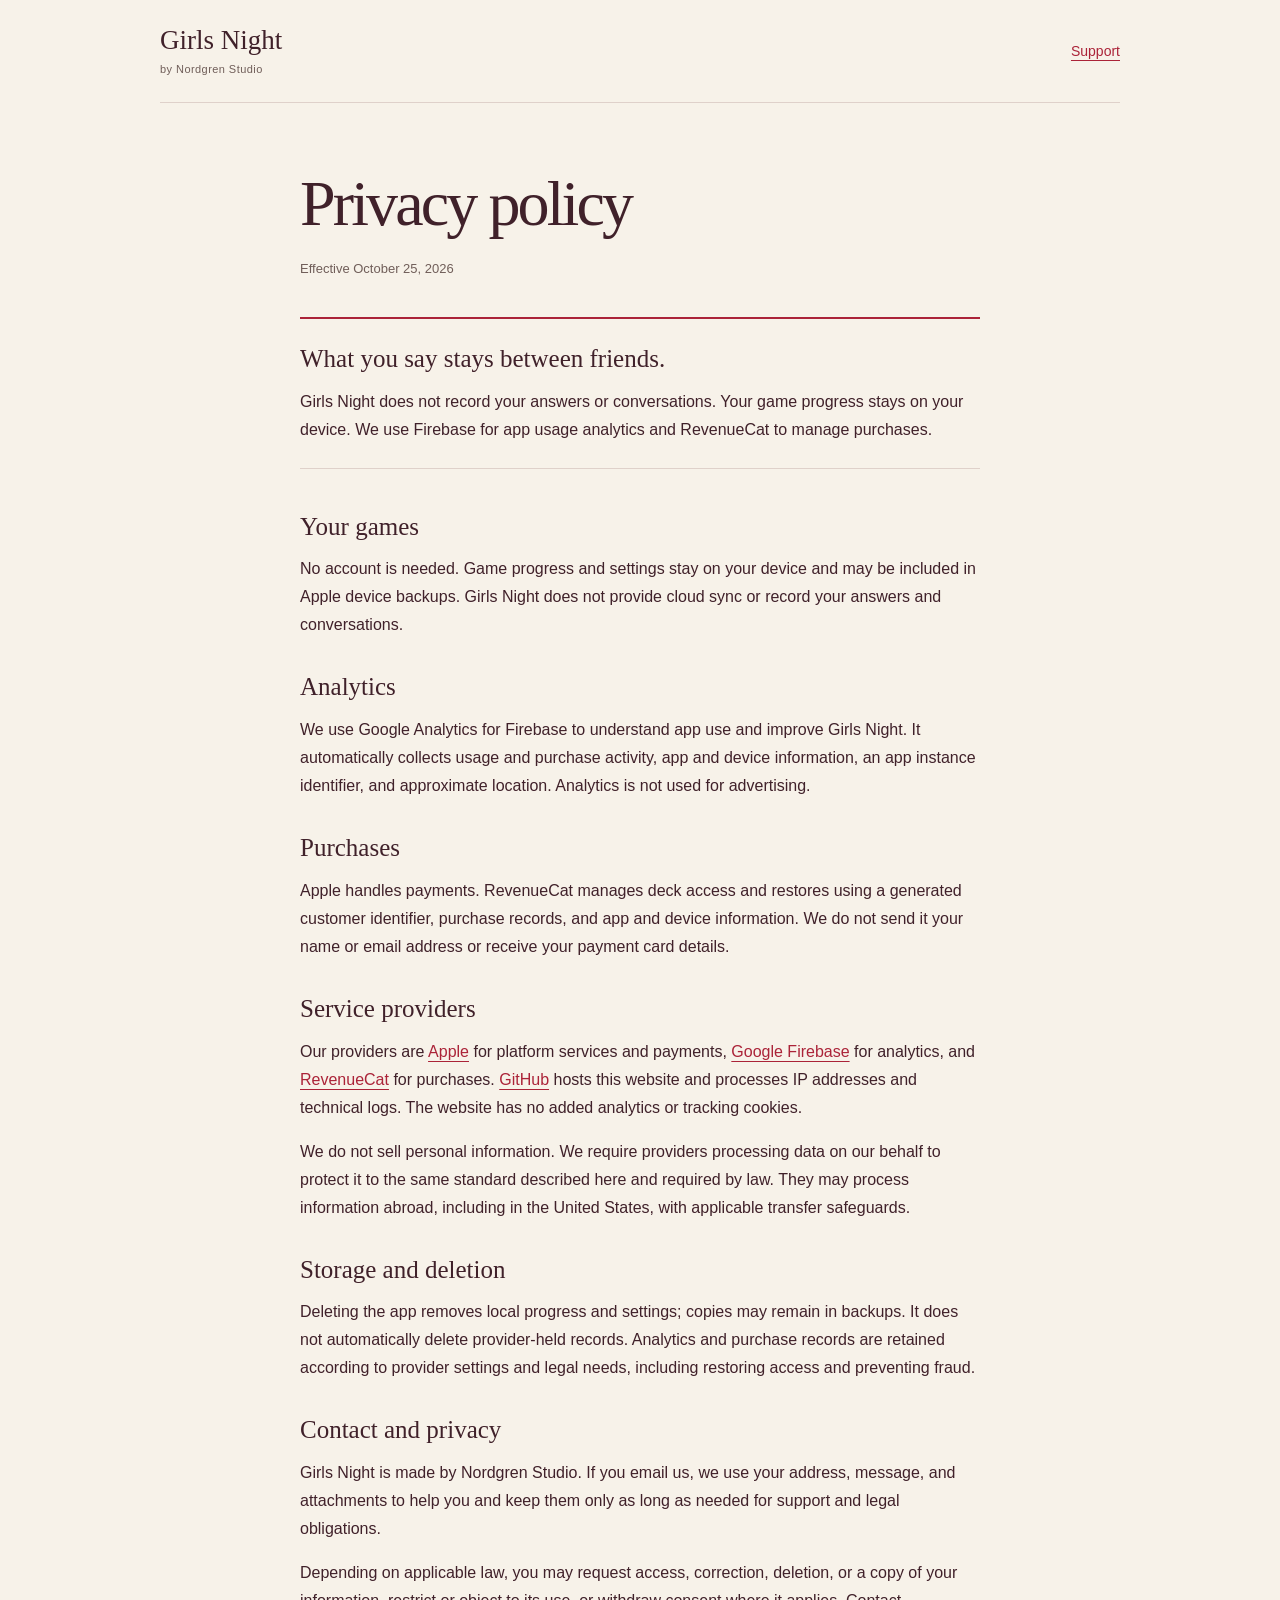
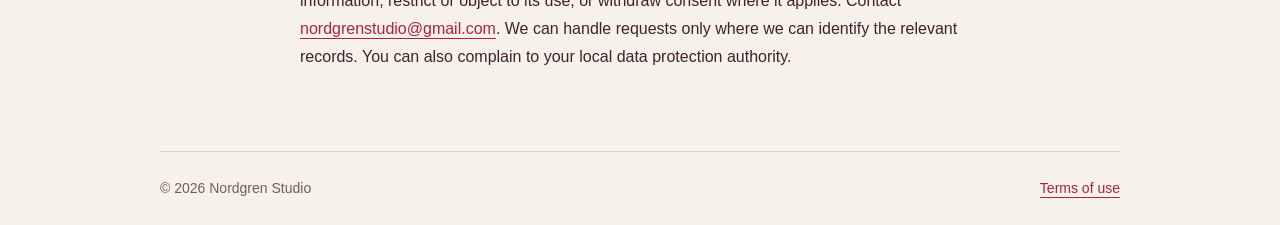
==== commit b1d8b4a7: "Add Girls Night support page for App Store" ====
--- a/privacy/index.html
+++ b/privacy/index.html
@@ -11,7 +11,7 @@
 <body>
   <header class="site-header">
     <a class="brand" href="../">Girls Night<span>by Nordgren Studio</span></a>
-    <a href="mailto:nordgrenstudio@gmail.com">Contact</a>
+    <a href="../support/">Support</a>
   </header>
   <main id="main">
     <h1>Privacy policy</h1>
